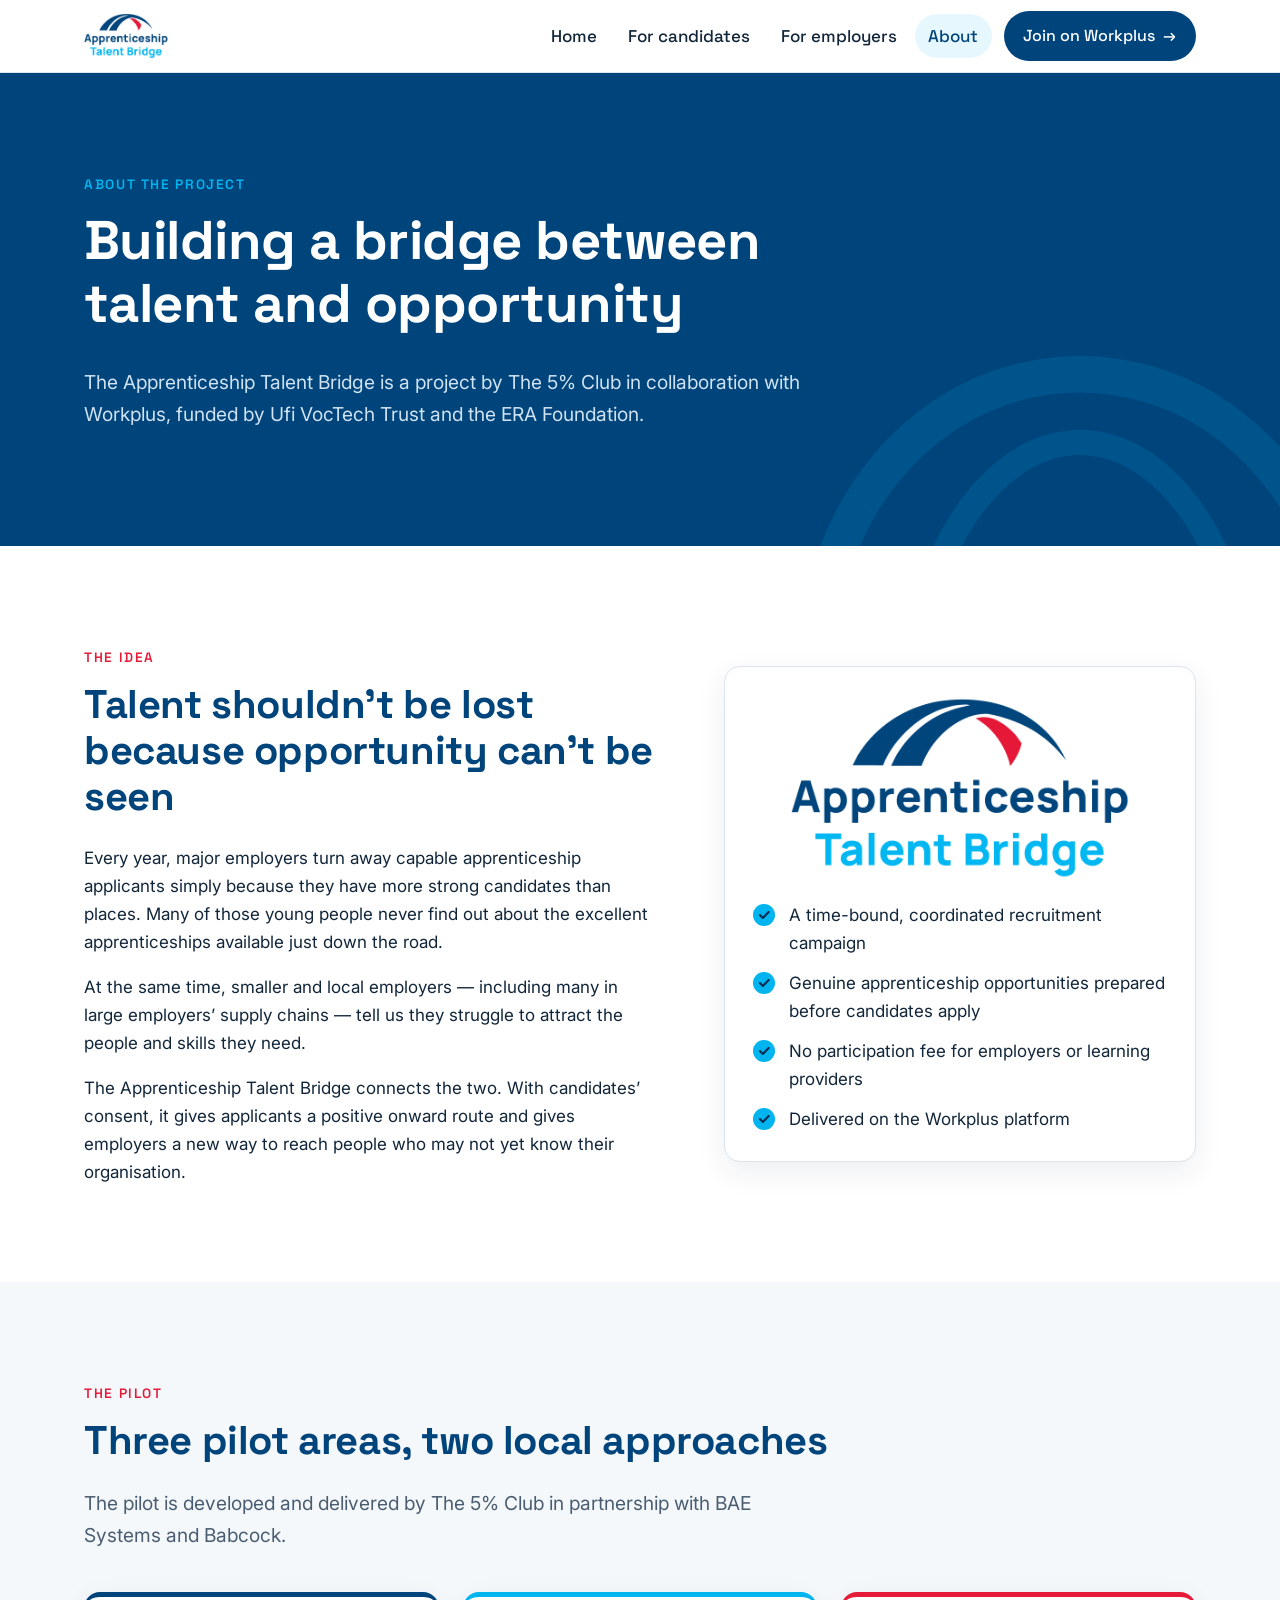
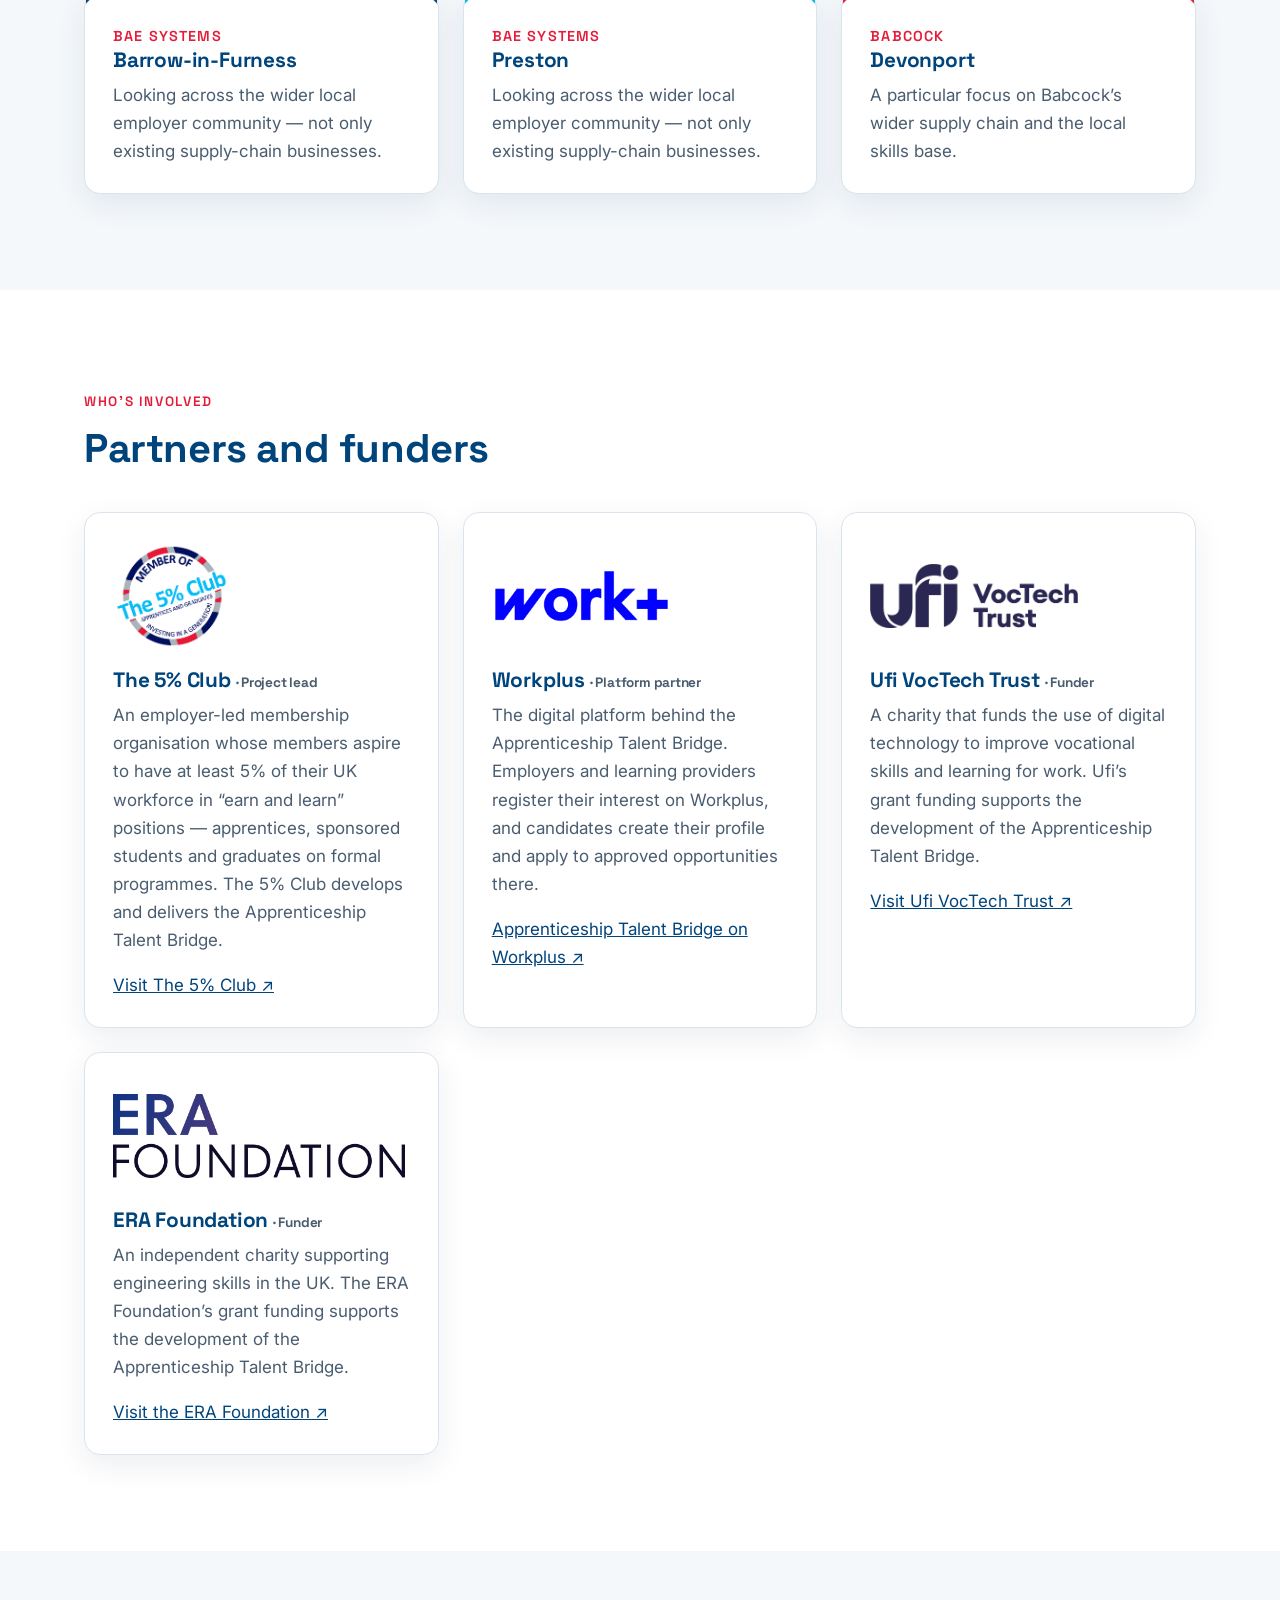
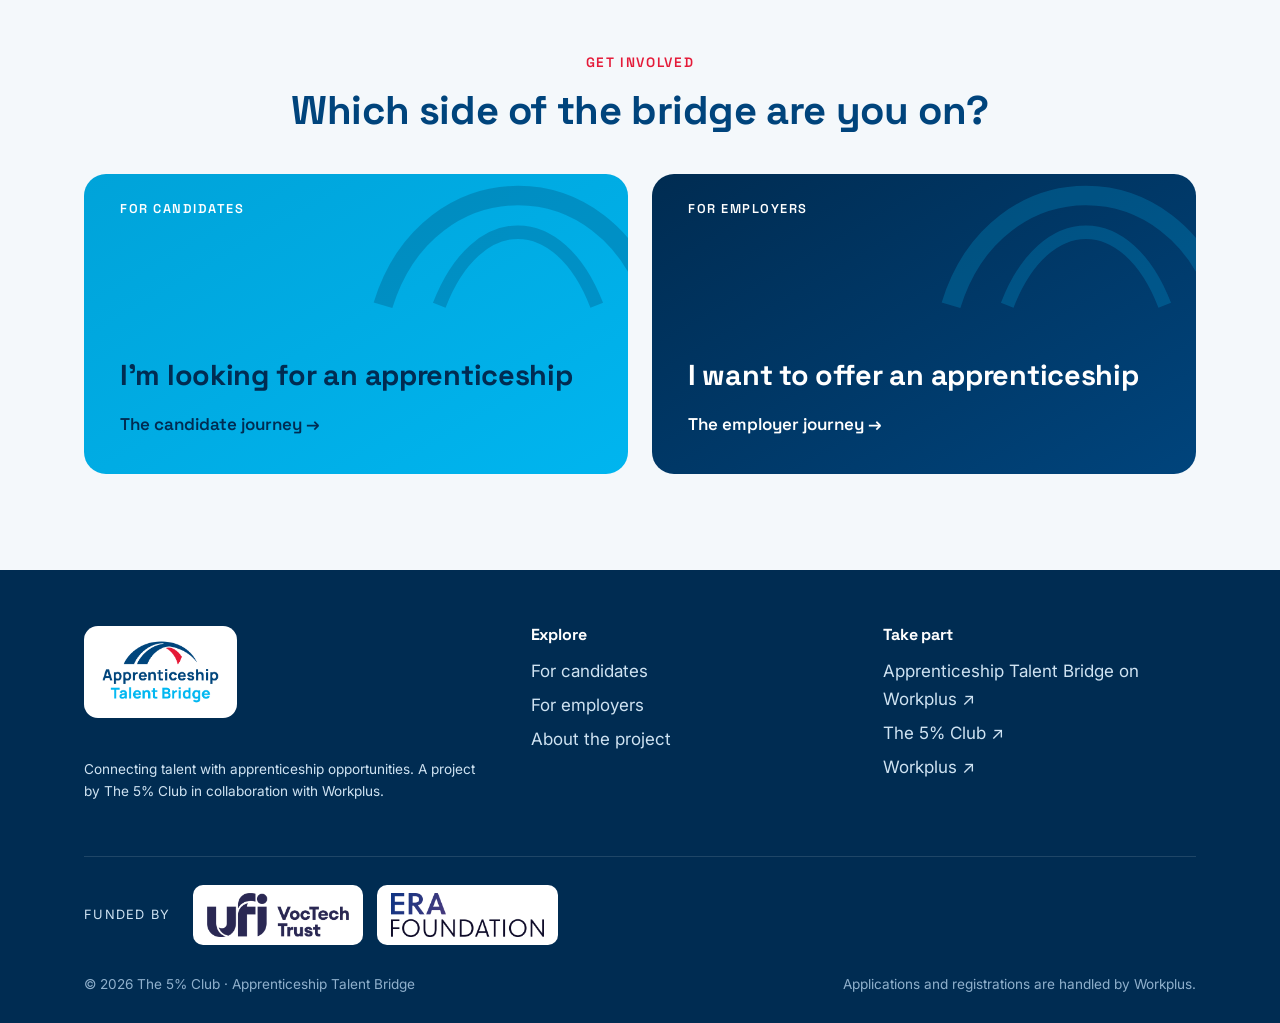
==== about.html @ cb05fc63 "Update Apprenticeship Talent Bridge website" ====
<!doctype html>
<html lang="en-GB">
<head>
  <meta charset="utf-8">
  <meta name="viewport" content="width=device-width, initial-scale=1">
  <title>About · Apprenticeship Talent Bridge</title>
  <meta name="description" content="About the Apprenticeship Talent Bridge: a project by The 5% Club in collaboration with Workplus, funded by Ufi VocTech Trust and the ERA Foundation.">
  <link rel="icon" href="assets/logos/atb-logo.png">
  <link rel="preconnect" href="https://fonts.googleapis.com">
  <link rel="preconnect" href="https://fonts.gstatic.com" crossorigin>
  <link href="https://fonts.googleapis.com/css2?family=Inter:wght@400;500;600&family=Space+Grotesk:wght@500;600;700&display=swap" rel="stylesheet">
  <link rel="stylesheet" href="css/styles.css">
</head>
<body>
  <a class="skip-link" href="#main">Skip to content</a>

  <header class="site-header">
    <div class="container">
      <a class="brand" href="index.html" aria-label="Apprenticeship Talent Bridge home">
        <img src="assets/logos/atb-logo.png" alt="Apprenticeship Talent Bridge">
      </a>
      <button class="menu-toggle" aria-expanded="false" aria-controls="site-nav" aria-label="Open menu">
        <svg width="24" height="24" viewBox="0 0 24 24" fill="none" stroke="currentColor" stroke-width="2.5" stroke-linecap="round"><path d="M4 7h16M4 12h16M4 17h16"/></svg>
      </button>
      <nav class="nav" id="site-nav" aria-label="Main">
        <a href="index.html">Home</a>
        <a href="candidates.html">For candidates</a>
        <a href="employers.html">For employers</a>
        <a href="about.html" aria-current="page">About</a>
        <a class="btn btn-primary" href="https://campaigns.workplus.app/atb" target="_blank" rel="noopener">Join on Workplus <span class="arrow" aria-hidden="true">→</span></a>
      </nav>
    </div>
  </header>

  <main id="main">
    <section class="hero-page">
      <svg class="arch" viewBox="0 0 400 220" aria-hidden="true" style="color:#00b5ef"><path d="M20 215C80 20 320 20 380 215" fill="none" stroke="currentColor" stroke-width="26"/><path d="M95 215C145 85 255 85 305 215" fill="none" stroke="currentColor" stroke-width="18"/></svg>
      <div class="container">
        <span class="eyebrow">About the project</span>
        <h1>Building a bridge between talent and opportunity</h1>
        <p class="lead">The Apprenticeship Talent Bridge is a project by The 5% Club in collaboration with Workplus, funded by Ufi VocTech Trust and the ERA Foundation.</p>
      </div>
    </section>

    <section class="section">
      <div class="container split">
        <div data-reveal>
          <span class="eyebrow">The idea</span>
          <h2>Talent shouldn’t be lost because opportunity can’t be seen</h2>
          <p>Every year, major employers turn away capable apprenticeship applicants simply because they have more strong candidates than places. Many of those young people never find out about the excellent apprenticeships available just down the road.</p>
          <p>At the same time, smaller and local employers — including many in large employers’ supply chains — tell us they struggle to attract the people and skills they need.</p>
          <p class="mb-0">The Apprenticeship Talent Bridge connects the two. With candidates’ consent, it gives applicants a positive onward route and gives employers a new way to reach people who may not yet know their organisation.</p>
        </div>
        <div class="card" data-reveal>
          <img src="assets/logos/atb-logo.png" alt="Apprenticeship Talent Bridge" style="margin:0 auto 20px;max-width:340px">
          <ul class="checklist">
            <li>A time-bound, coordinated recruitment campaign</li>
            <li>Genuine apprenticeship opportunities prepared before candidates apply</li>
            <li>No participation fee for employers or learning providers</li>
            <li>Delivered on the Workplus platform</li>
          </ul>
        </div>
      </div>
    </section>

    <section class="section alt">
      <div class="container">
        <div class="section-head" data-reveal>
          <span class="eyebrow">The pilot</span>
          <h2>Three pilot areas, two local approaches</h2>
          <p class="lead">The pilot is developed and delivered by The 5% Club in partnership with BAE Systems and Babcock.</p>
        </div>
        <div class="grid grid-3">
          <div class="card area" data-reveal>
            <div class="who">BAE Systems</div>
            <h3>Barrow-in-Furness</h3>
            <p class="muted">Looking across the wider local employer community — not only existing supply-chain businesses.</p>
          </div>
          <div class="card area sky" data-reveal>
            <div class="who">BAE Systems</div>
            <h3>Preston</h3>
            <p class="muted">Looking across the wider local employer community — not only existing supply-chain businesses.</p>
          </div>
          <div class="card area red" data-reveal>
            <div class="who">Babcock</div>
            <h3>Devonport</h3>
            <p class="muted">A particular focus on Babcock’s wider supply chain and the local skills base.</p>
          </div>
        </div>
      </div>
    </section>

    <section class="section">
      <div class="container">
        <div class="section-head" data-reveal>
          <span class="eyebrow">Who’s involved</span>
          <h2>Partners and funders</h2>
        </div>
        <div class="grid grid-2">
          <div class="card" data-reveal>
            <img src="assets/logos/5percent-club.png" alt="The 5% Club" style="height:110px;width:auto;margin-bottom:18px">
            <h3>The 5% Club <span class="muted small">· Project lead</span></h3>
            <p class="muted">An employer-led membership organisation whose members aspire to have at least 5% of their UK workforce in “earn and learn” positions — apprentices, sponsored students and graduates on formal programmes. The 5% Club develops and delivers the Apprenticeship Talent Bridge.</p>
            <a href="https://www.5percentclub.org.uk/" target="_blank" rel="noopener">Visit The 5% Club ↗</a>
          </div>
          <div class="card" data-reveal>
            <img src="assets/logos/workplus.webp" alt="Workplus" style="height:56px;width:auto;margin:27px 0 45px">
            <h3>Workplus <span class="muted small">· Platform partner</span></h3>
            <p class="muted">The digital platform behind the Apprenticeship Talent Bridge. Employers and learning providers register their interest on Workplus, and candidates create their profile and apply to approved opportunities there.</p>
            <a href="https://campaigns.workplus.app/atb" target="_blank" rel="noopener">Apprenticeship Talent Bridge on Workplus ↗</a>
          </div>
          <div class="card" data-reveal>
            <img src="assets/logos/ufi-voctech-trust.png" alt="Ufi VocTech Trust" style="height:64px;width:auto;margin:23px 0 41px">
            <h3>Ufi VocTech Trust <span class="muted small">· Funder</span></h3>
            <p class="muted">A charity that funds the use of digital technology to improve vocational skills and learning for work. Ufi’s grant funding supports the development of the Apprenticeship Talent Bridge.</p>
            <a href="https://www.ufi.co.uk/" target="_blank" rel="noopener">Visit Ufi VocTech Trust ↗</a>
          </div>
          <div class="card" data-reveal>
            <img src="assets/logos/era-foundation.svg" alt="ERA Foundation" style="height:84px;width:auto;margin:13px 0 31px">
            <h3>ERA Foundation <span class="muted small">· Funder</span></h3>
            <p class="muted">An independent charity supporting engineering skills in the UK. The ERA Foundation’s grant funding supports the development of the Apprenticeship Talent Bridge.</p>
            <a href="https://www.erafoundation.org/" target="_blank" rel="noopener">Visit the ERA Foundation ↗</a>
          </div>
        </div>
      </div>
    </section>

    <section class="section alt">
      <div class="container">
        <div class="section-head center" data-reveal>
          <span class="eyebrow">Get involved</span>
          <h2>Which side of the bridge are you on?</h2>
        </div>
        <div class="doors">
          <a class="door candidate" href="candidates.html" data-reveal>
            <span class="tag">For candidates</span>
            <svg class="arch" viewBox="0 0 400 220" aria-hidden="true" style="color:#002c52"><path d="M20 215C80 20 320 20 380 215" fill="none" stroke="currentColor" stroke-width="26"/><path d="M95 215C145 85 255 85 305 215" fill="none" stroke="currentColor" stroke-width="18"/></svg>
            <h3>I’m looking for an apprenticeship</h3>
            <span class="door-link">The candidate journey →</span>
          </a>
          <a class="door employer" href="employers.html" data-reveal>
            <span class="tag">For employers</span>
            <svg class="arch" viewBox="0 0 400 220" aria-hidden="true" style="color:#00b5ef"><path d="M20 215C80 20 320 20 380 215" fill="none" stroke="currentColor" stroke-width="26"/><path d="M95 215C145 85 255 85 305 215" fill="none" stroke="currentColor" stroke-width="18"/></svg>
            <h3>I want to offer an apprenticeship</h3>
            <span class="door-link">The employer journey →</span>
          </a>
        </div>
      </div>
    </section>
  </main>

  <footer class="site-footer">
    <div class="container">
      <div class="footer-top">
        <div>
          <a class="footer-logo" href="index.html"><img src="assets/logos/atb-logo.png" alt="Apprenticeship Talent Bridge"></a>
          <p class="mt-2 small">Connecting talent with apprenticeship opportunities. A project by The 5% Club in collaboration with Workplus.</p>
        </div>
        <div>
          <h4>Explore</h4>
          <ul>
            <li><a href="candidates.html">For candidates</a></li>
            <li><a href="employers.html">For employers</a></li>
            <li><a href="about.html">About the project</a></li>
          </ul>
        </div>
        <div>
          <h4>Take part</h4>
          <ul>
            <li><a href="https://campaigns.workplus.app/atb" target="_blank" rel="noopener">Apprenticeship Talent Bridge on Workplus ↗</a></li>
            <li><a href="https://www.5percentclub.org.uk/" target="_blank" rel="noopener">The 5% Club ↗</a></li>
            <li><a href="https://www.workplus.app/" target="_blank" rel="noopener">Workplus ↗</a></li>
          </ul>
        </div>
      </div>
      <div class="footer-logos">
        <span class="label">Funded by</span>
        <span class="logo-chip"><img src="assets/logos/ufi-voctech-trust.png" alt="Ufi VocTech Trust"></span>
        <span class="logo-chip"><img src="assets/logos/era-foundation.svg" alt="ERA Foundation"></span>
      </div>
      <div class="footer-bottom">
        <span>© <span id="year">2026</span> The 5% Club · Apprenticeship Talent Bridge</span>
        <span>Applications and registrations are handled by Workplus.</span>
      </div>
    </div>
  </footer>
  <script src="js/main.js"></script>
</body>
</html>
---- css/styles.css ----
/* =========================================================
   Apprenticeship Talent Bridge — site styles
   Brand colours taken from the ATB logo
   ========================================================= */
:root {
  --navy: #00447c;
  --navy-deep: #002c52;
  --sky: #00b5ef;
  --sky-soft: #e6f7fd;
  --red: #e41b39;
  --ink: #12263a;
  --muted: #4a5d70;
  --line: #dbe4ec;
  --bg: #ffffff;
  --bg-alt: #f4f8fb;
  --radius: 16px;
  --shadow: 0 10px 30px rgba(0, 44, 82, 0.08);
  --max: 1160px;
  --font-head: "Space Grotesk", system-ui, sans-serif;
  --font-body: "Inter", system-ui, -apple-system, "Segoe UI", sans-serif;
}

*, *::before, *::after { box-sizing: border-box; }
html { scroll-behavior: smooth; }
body {
  margin: 0;
  font-family: var(--font-body);
  font-size: 1.0625rem;
  line-height: 1.65;
  color: var(--ink);
  background: var(--bg);
  -webkit-font-smoothing: antialiased;
}
img { max-width: 100%; height: auto; display: block; }
a { color: var(--navy); }
a:hover { color: var(--sky); }
:focus-visible { outline: 3px solid var(--sky); outline-offset: 3px; border-radius: 4px; }

h1, h2, h3, h4 {
  font-family: var(--font-head);
  color: var(--navy);
  line-height: 1.15;
  margin: 0 0 .6em;
  letter-spacing: -0.01em;
}
h1 { font-size: clamp(2.2rem, 5vw, 3.4rem); }
h2 { font-size: clamp(1.8rem, 3.5vw, 2.5rem); }
h3 { font-size: 1.3rem; }
p { margin: 0 0 1em; }

.container { width: 100%; max-width: var(--max); margin: 0 auto; padding: 0 24px; }
.skip-link {
  position: absolute; left: -999px; top: 8px; background: var(--navy); color: #fff;
  padding: 8px 14px; border-radius: 8px; z-index: 100;
}
.skip-link:focus { left: 8px; color: #fff; }

.eyebrow {
  display: inline-block;
  font-family: var(--font-head);
  font-weight: 600;
  font-size: .85rem;
  text-transform: uppercase;
  letter-spacing: .12em;
  color: var(--red);
  margin-bottom: .8rem;
}
.lead { font-size: 1.2rem; color: var(--muted); max-width: 46rem; }
.muted { color: var(--muted); }
.small { font-size: .85rem; }

/* ---------- Buttons ---------- */
.btn {
  display: inline-flex; align-items: center; gap: .5rem;
  font-family: var(--font-head); font-weight: 600; font-size: 1rem;
  padding: .85rem 1.4rem; border-radius: 999px; text-decoration: none;
  border: 2px solid transparent; transition: transform .15s, background .15s, color .15s;
  cursor: pointer;
}
.btn:hover { transform: translateY(-2px); }
.btn-primary { background: var(--navy); color: #fff; }
.btn-primary:hover { background: var(--navy-deep); color: #fff; }
.btn-sky { background: var(--sky); color: var(--navy-deep); }
.btn-sky:hover { background: #fff; color: var(--navy); }
.btn-outline { border-color: var(--navy); color: var(--navy); background: transparent; }
.btn-outline:hover { background: var(--navy); color: #fff; }
.btn-light { border-color: #fff; color: #fff; }
.btn-light:hover { background: #fff; color: var(--navy); }
.btn .arrow { transition: transform .15s; }
.btn:hover .arrow { transform: translateX(3px); }
.btn-row { display: flex; flex-wrap: wrap; gap: 12px; }

/* ---------- Header ---------- */
.site-header {
  position: sticky; top: 0; z-index: 50;
  background: rgba(255,255,255,.95);
  backdrop-filter: blur(8px);
  border-bottom: 1px solid var(--line);
}
.site-header .container { display: flex; align-items: center; justify-content: space-between; gap: 16px; min-height: 72px; }
.brand img { height: 46px; width: auto; }
.nav { display: flex; align-items: center; gap: 4px; }
.nav a {
  font-family: var(--font-head); font-weight: 500; text-decoration: none; color: var(--ink);
  padding: .5rem .85rem; border-radius: 999px;
}
.nav a:hover { color: var(--navy); background: var(--bg-alt); }
.nav a[aria-current="page"] { color: var(--navy); background: var(--sky-soft); }
.nav .btn { margin-left: 8px; padding: .6rem 1.1rem; }
.nav .btn-primary, .nav .btn-primary:hover { color: #fff; background: var(--navy); }
.menu-toggle {
  display: none; background: none; border: 2px solid var(--line); border-radius: 10px;
  padding: 8px 10px; cursor: pointer; color: var(--navy);
}
.menu-toggle svg { display: block; }

@media (max-width: 860px) {
  .menu-toggle { display: block; }
  .nav {
    position: absolute; top: 100%; left: 0; right: 0;
    flex-direction: column; align-items: stretch; gap: 0;
    background: #fff; border-bottom: 1px solid var(--line);
    padding: 8px 16px 16px; display: none;
  }
  .nav.open { display: flex; }
  .nav a { padding: .8rem 1rem; border-radius: 10px; }
  .nav .btn { margin: 8px 0 0; justify-content: center; }
}

/* ---------- Home hero (dominant logo) ---------- */
.hero-home {
  position: relative; overflow: hidden;
  padding: clamp(48px, 8vw, 96px) 0 clamp(56px, 8vw, 104px);
  text-align: center;
  background:
    radial-gradient(1200px 500px at 50% -10%, var(--sky-soft), transparent 70%),
    #fff;
}
.hero-logo {
  width: min(760px, 92%);
  margin: 0 auto clamp(28px, 4vw, 44px);
  animation: rise .9s ease-out both;
}
.hero-tagline {
  font-family: var(--font-head); font-weight: 600; color: var(--navy);
  font-size: clamp(1.5rem, 3.2vw, 2.25rem); line-height: 1.25; margin: 0 auto .7rem; max-width: 40rem;
}
.hero-tagline span { color: var(--sky); }
.hero-home .lead { margin: 0 auto 2rem; }
.hero-home .btn-row { justify-content: center; }
.hero-credit { margin-top: 2.2rem; color: var(--muted); font-size: .95rem; }
.hero-credit strong { color: var(--navy); }
@keyframes rise { from { opacity: 0; transform: translateY(18px); } to { opacity: 1; transform: none; } }
@media (prefers-reduced-motion: reduce) { .hero-logo { animation: none; } html { scroll-behavior: auto; } }

/* ---------- Inner page hero ---------- */
.hero-page {
  background: var(--navy);
  color: #fff;
  padding: clamp(56px, 8vw, 96px) 0;
  position: relative; overflow: hidden;
}
.hero-page h1 { color: #fff; max-width: 46rem; }
.hero-page .lead { color: #cfe3f2; }
.hero-page .eyebrow { color: var(--sky); }
.hero-page .arch {
  position: absolute; right: -80px; bottom: -40px; width: 560px; opacity: .14; pointer-events: none;
}
.hero-page.sky { background: linear-gradient(135deg, var(--navy) 0%, #00609f 100%); }

/* ---------- Sections ---------- */
.section { padding: clamp(56px, 8vw, 96px) 0; }
.section.alt { background: var(--bg-alt); }
.section.navy { background: var(--navy); color: #fff; }
.section.navy h2, .section.navy h3 { color: #fff; }
.section.navy .lead, .section.navy .muted { color: #cfe3f2; }
.section-head { max-width: 48rem; margin-bottom: 2.5rem; }
.section-head.center { text-align: center; margin-left: auto; margin-right: auto; }
.section-head.center .lead { margin-left: auto; margin-right: auto; }

.grid { display: grid; gap: 24px; }
.grid-2 { grid-template-columns: repeat(auto-fit, minmax(300px, 1fr)); }
.grid-3 { grid-template-columns: repeat(auto-fit, minmax(260px, 1fr)); }
.split { display: grid; grid-template-columns: 1.1fr .9fr; gap: clamp(32px, 5vw, 64px); align-items: center; }
@media (max-width: 860px) { .split { grid-template-columns: 1fr; } }

/* ---------- Cards ---------- */
.card {
  background: #fff; border: 1px solid var(--line); border-radius: var(--radius);
  padding: 28px; box-shadow: var(--shadow);
}
.card h3 { margin-bottom: .4em; }
.card p:last-child { margin-bottom: 0; }
.icon {
  width: 48px; height: 48px; border-radius: 12px; display: grid; place-items: center;
  background: var(--sky-soft); color: var(--navy); margin-bottom: 16px;
}
.icon.red { background: #fde8eb; color: var(--red); }

/* Audience doors on home */
.doors { display: grid; grid-template-columns: 1fr 1fr; gap: 24px; }
@media (max-width: 760px) { .doors { grid-template-columns: 1fr; } }
.door {
  position: relative; overflow: hidden; border-radius: 22px; padding: 72px 36px 36px;
  text-decoration: none; color: #fff; min-height: 300px;
  display: flex; flex-direction: column; justify-content: flex-end;
  transition: transform .2s, box-shadow .2s;
}
.door:hover { transform: translateY(-4px); box-shadow: 0 18px 40px rgba(0,44,82,.2); color: #fff; }
.door.candidate { background: linear-gradient(150deg, #00a3d9, var(--sky)); }
.door.candidate h3, .door.candidate p, .door.candidate .door-link { color: var(--navy-deep); }
.door.employer { background: linear-gradient(150deg, var(--navy-deep), var(--navy)); }
.door h3 { color: inherit; font-size: 1.8rem; }
.door p { opacity: .92; }
.door-link { font-family: var(--font-head); font-weight: 600; }
.door .arch { position: absolute; top: -30px; right: -40px; width: 300px; opacity: .22; }
.door .tag {
  position: absolute; top: 24px; left: 36px;
  font-family: var(--font-head); font-size: .8rem; letter-spacing: .12em; text-transform: uppercase; font-weight: 600;
}

/* ---------- Stats ---------- */
.stats { display: grid; grid-template-columns: repeat(3, 1fr); gap: 24px; }
@media (max-width: 760px) { .stats { grid-template-columns: 1fr; } }
.stat { border-top: 4px solid var(--sky); padding-top: 18px; }
.stat:nth-child(2) { border-color: var(--red); }
.stat:nth-child(3) { border-color: #fff; }
.stat-num { font-family: var(--font-head); font-weight: 700; font-size: clamp(2.6rem, 6vw, 3.6rem); line-height: 1; color: #fff; }
.stat p { color: #cfe3f2; margin: .5rem 0 0; }
.source { margin-top: 2rem; font-size: .85rem; color: #9fc1dc; }

/* ---------- Timeline ---------- */
.timeline { display: grid; grid-template-columns: repeat(3, 1fr); gap: 0; position: relative; }
.timeline::before {
  content: ""; position: absolute; top: 22px; left: 8%; right: 8%; height: 4px;
  background: linear-gradient(90deg, var(--navy), var(--sky), var(--red)); border-radius: 4px;
}
.tl-item { text-align: center; padding: 0 16px; position: relative; }
.tl-dot {
  width: 48px; height: 48px; border-radius: 50%; margin: 0 auto 16px; background: #fff;
  border: 4px solid var(--navy); display: grid; place-items: center;
  font-family: var(--font-head); font-weight: 700; color: var(--navy);
}
.tl-item:nth-child(2) .tl-dot { border-color: var(--sky); }
.tl-item:nth-child(3) .tl-dot { border-color: var(--red); }
.tl-when { font-family: var(--font-head); font-weight: 700; color: var(--navy); font-size: 1.25rem; }
.tl-item p { color: var(--muted); max-width: 20rem; margin: .3rem auto 0; }
@media (max-width: 760px) {
  .timeline { grid-template-columns: 1fr; gap: 28px; }
  .timeline::before { top: 0; bottom: 0; left: 23px; right: auto; width: 4px; height: auto; }
  .tl-item { text-align: left; display: grid; grid-template-columns: 48px 1fr; gap: 16px; padding: 0; }
  .tl-dot { margin: 0; }
  .tl-item p { margin: .2rem 0 0; }
}

/* ---------- Steps ---------- */
.steps { list-style: none; padding: 0; margin: 0; display: grid; gap: 18px; counter-reset: step; }
.steps.cols { grid-template-columns: repeat(auto-fit, minmax(300px, 1fr)); }
.step {
  counter-increment: step; position: relative;
  background: #fff; border: 1px solid var(--line); border-radius: var(--radius);
  padding: 24px 24px 24px 84px; box-shadow: var(--shadow);
}
.step::before {
  content: counter(step);
  position: absolute; left: 24px; top: 22px; width: 42px; height: 42px; border-radius: 50%;
  background: var(--navy); color: #fff; display: grid; place-items: center;
  font-family: var(--font-head); font-weight: 700; font-size: 1.1rem;
}
.step.highlight::before { background: var(--red); }
.step h3 { font-size: 1.15rem; margin-bottom: .3em; }
.step p { margin: 0; color: var(--muted); }
.step .when {
  display: inline-block; font-size: .78rem; font-weight: 600; letter-spacing: .04em;
  background: var(--sky-soft); color: var(--navy); padding: 2px 10px; border-radius: 999px; margin-bottom: 6px;
}

/* ---------- Checklist ---------- */
.checklist { list-style: none; padding: 0; margin: 0; display: grid; gap: 12px; }
.checklist li { position: relative; padding-left: 36px; }
.checklist li::before {
  content: ""; position: absolute; left: 0; top: 3px; width: 22px; height: 22px; border-radius: 50%;
  background: var(--sky) url("data:image/svg+xml,%3Csvg xmlns='http://www.w3.org/2000/svg' viewBox='0 0 24 24' fill='none' stroke='%23002c52' stroke-width='3.5' stroke-linecap='round' stroke-linejoin='round'%3E%3Cpath d='M5 12l5 5L20 7'/%3E%3C/svg%3E") center/14px no-repeat;
}

/* ---------- Callout ---------- */
.callout {
  display: flex; gap: 20px; align-items: flex-start;
  background: var(--sky-soft); border-left: 5px solid var(--sky);
  border-radius: 12px; padding: 22px 26px;
}
.callout.red { background: #fdeef0; border-color: var(--red); }
.callout strong { color: var(--navy); }
.callout p:last-child { margin-bottom: 0; }

/* ---------- Pilot areas ---------- */
.area { border-top: 5px solid var(--navy); }
.area.sky { border-top-color: var(--sky); }
.area.red { border-top-color: var(--red); }
.area .who { font-family: var(--font-head); font-weight: 600; color: var(--red); font-size: .9rem; text-transform: uppercase; letter-spacing: .08em; }

/* ---------- FAQ ---------- */
.faq { display: grid; gap: 12px; max-width: 52rem; }
.faq details {
  background: #fff; border: 1px solid var(--line); border-radius: 12px; padding: 0 22px;
}
.faq summary {
  cursor: pointer; list-style: none; padding: 18px 32px 18px 0; position: relative;
  font-family: var(--font-head); font-weight: 600; color: var(--navy); font-size: 1.08rem;
}
.faq summary::-webkit-details-marker { display: none; }
.faq summary::after {
  content: "+"; position: absolute; right: 0; top: 50%; transform: translateY(-50%);
  font-size: 1.6rem; color: var(--sky); font-weight: 400; transition: transform .2s;
}
.faq details[open] summary::after { transform: translateY(-50%) rotate(45deg); }
.faq details > div { padding: 0 0 18px; color: var(--muted); }

/* ---------- CTA band ---------- */
.cta-band {
  position: relative; overflow: hidden;
  background: linear-gradient(120deg, var(--navy-deep), var(--navy) 60%, #00609f);
  color: #fff; border-radius: 26px; padding: clamp(36px, 6vw, 64px);
}
.cta-band h2 { color: #fff; max-width: 34rem; }
.cta-band p { color: #cfe3f2; max-width: 38rem; }
.cta-band .arch { position: absolute; right: -60px; bottom: -60px; width: 460px; opacity: .18; }
.cta-band .wp {
  display: inline-flex; align-items: center; gap: 10px; margin-top: 18px; font-size: .9rem; color: #cfe3f2;
}
.cta-band .wp img { height: 20px; width: auto; background: #fff; padding: 4px 8px; border-radius: 6px; box-sizing: content-box; }

/* ---------- Video ---------- */
.video-section { padding-top: 0; }
.video-frame {
  position: relative; max-width: 960px; margin: 0 auto;
  aspect-ratio: 16 / 9; border-radius: 22px; overflow: hidden;
  background: var(--navy-deep); box-shadow: 0 24px 60px rgba(0, 44, 82, .18);
  border: 6px solid #fff; outline: 1px solid var(--line);
}
.video-frame iframe { position: absolute; inset: 0; width: 100%; height: 100%; border: 0; }

/* ---------- Partners ---------- */
.partners {
  display: grid; grid-template-columns: repeat(4, 1fr); gap: 20px; align-items: stretch;
}
@media (max-width: 860px) { .partners { grid-template-columns: repeat(2, 1fr); } }
.partner {
  background: #fff; border: 1px solid var(--line); border-radius: var(--radius);
  padding: 24px; display: flex; flex-direction: column; align-items: center; justify-content: center; text-align: center; gap: 14px;
  text-decoration: none; color: var(--muted);
}
.partner img { max-height: 84px; width: auto; max-width: 100%; object-fit: contain; }
.partner img.badge { max-height: 130px; margin: -16px 0 -10px; }
.partner .role { font-size: .78rem; text-transform: uppercase; letter-spacing: .1em; font-weight: 600; color: var(--muted); }

/* ---------- Footer ---------- */
.site-footer { background: var(--navy-deep); color: #cfe3f2; padding: 56px 0 28px; margin-top: 0; }
.footer-top { display: grid; grid-template-columns: 1.3fr 1fr 1fr; gap: 40px; }
@media (max-width: 760px) { .footer-top { grid-template-columns: 1fr; } }
.footer-logo { background: #fff; border-radius: 14px; padding: 14px 18px; display: inline-block; }
.footer-logo img { height: 64px; width: auto; }
.site-footer h4 { color: #fff; font-size: 1rem; margin-bottom: .8rem; }
.site-footer ul { list-style: none; padding: 0; margin: 0; display: grid; gap: 6px; }
.site-footer a { color: #cfe3f2; text-decoration: none; }
.site-footer a:hover { color: var(--sky); }
.footer-logos {
  margin-top: 40px; padding-top: 28px; border-top: 1px solid rgba(255,255,255,.12);
  display: flex; flex-wrap: wrap; gap: 14px; align-items: center;
}
.footer-logos .label { font-size: .8rem; text-transform: uppercase; letter-spacing: .1em; margin-right: 8px; }
.footer-logos span.logo-chip {
  background: #fff; border-radius: 10px; padding: 8px 14px; height: 60px; display: inline-flex; align-items: center;
}
.footer-logos img { max-height: 44px; width: auto; }
.footer-bottom { margin-top: 28px; font-size: .85rem; color: #8fb0cc; display: flex; flex-wrap: wrap; justify-content: space-between; gap: 12px; }

/* Utility */
.mt-0 { margin-top: 0; } .mb-0 { margin-bottom: 0; }
.mt-2 { margin-top: 2rem; } .mt-3 { margin-top: 3rem; }
.center { text-align: center; }
.reveal { opacity: 0; transform: translateY(16px); transition: opacity .6s ease, transform .6s ease; }
.reveal.in { opacity: 1; transform: none; }
@media (prefers-reduced-motion: reduce) { .reveal { opacity: 1; transform: none; transition: none; } }
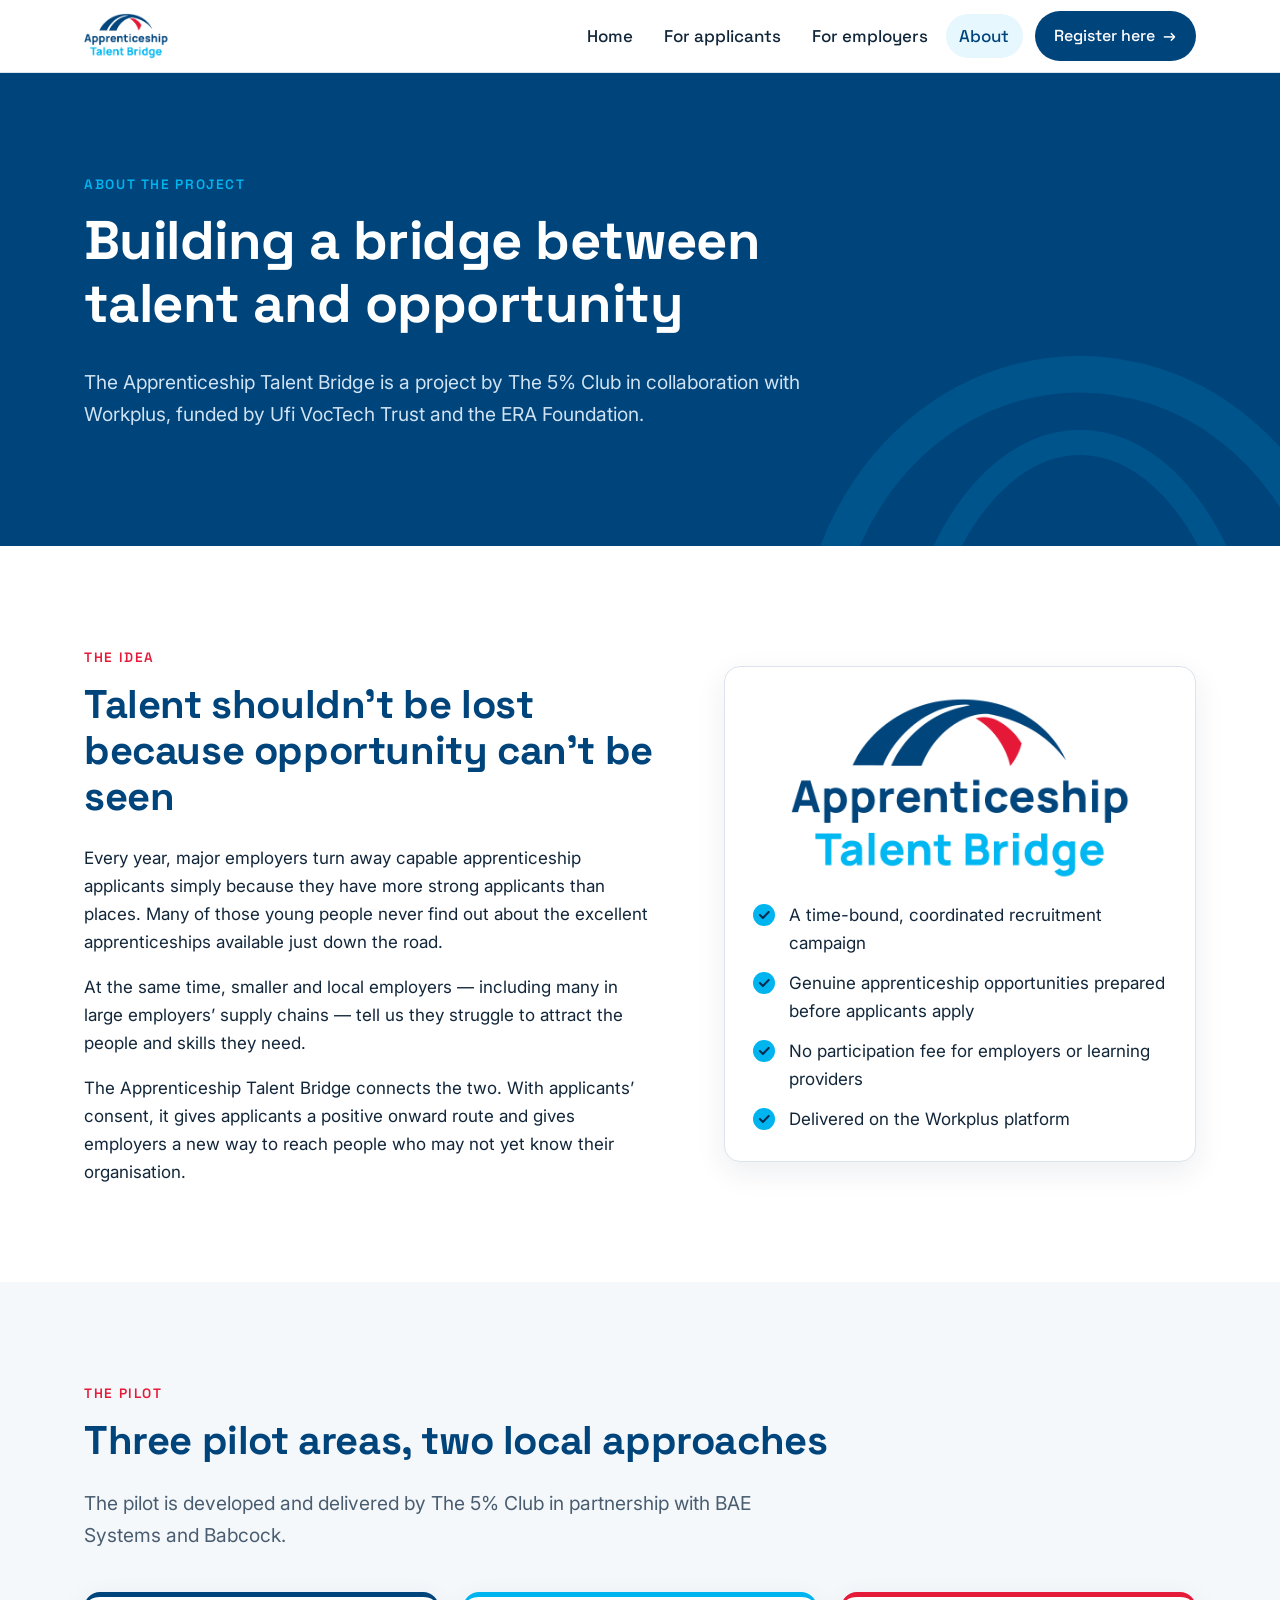
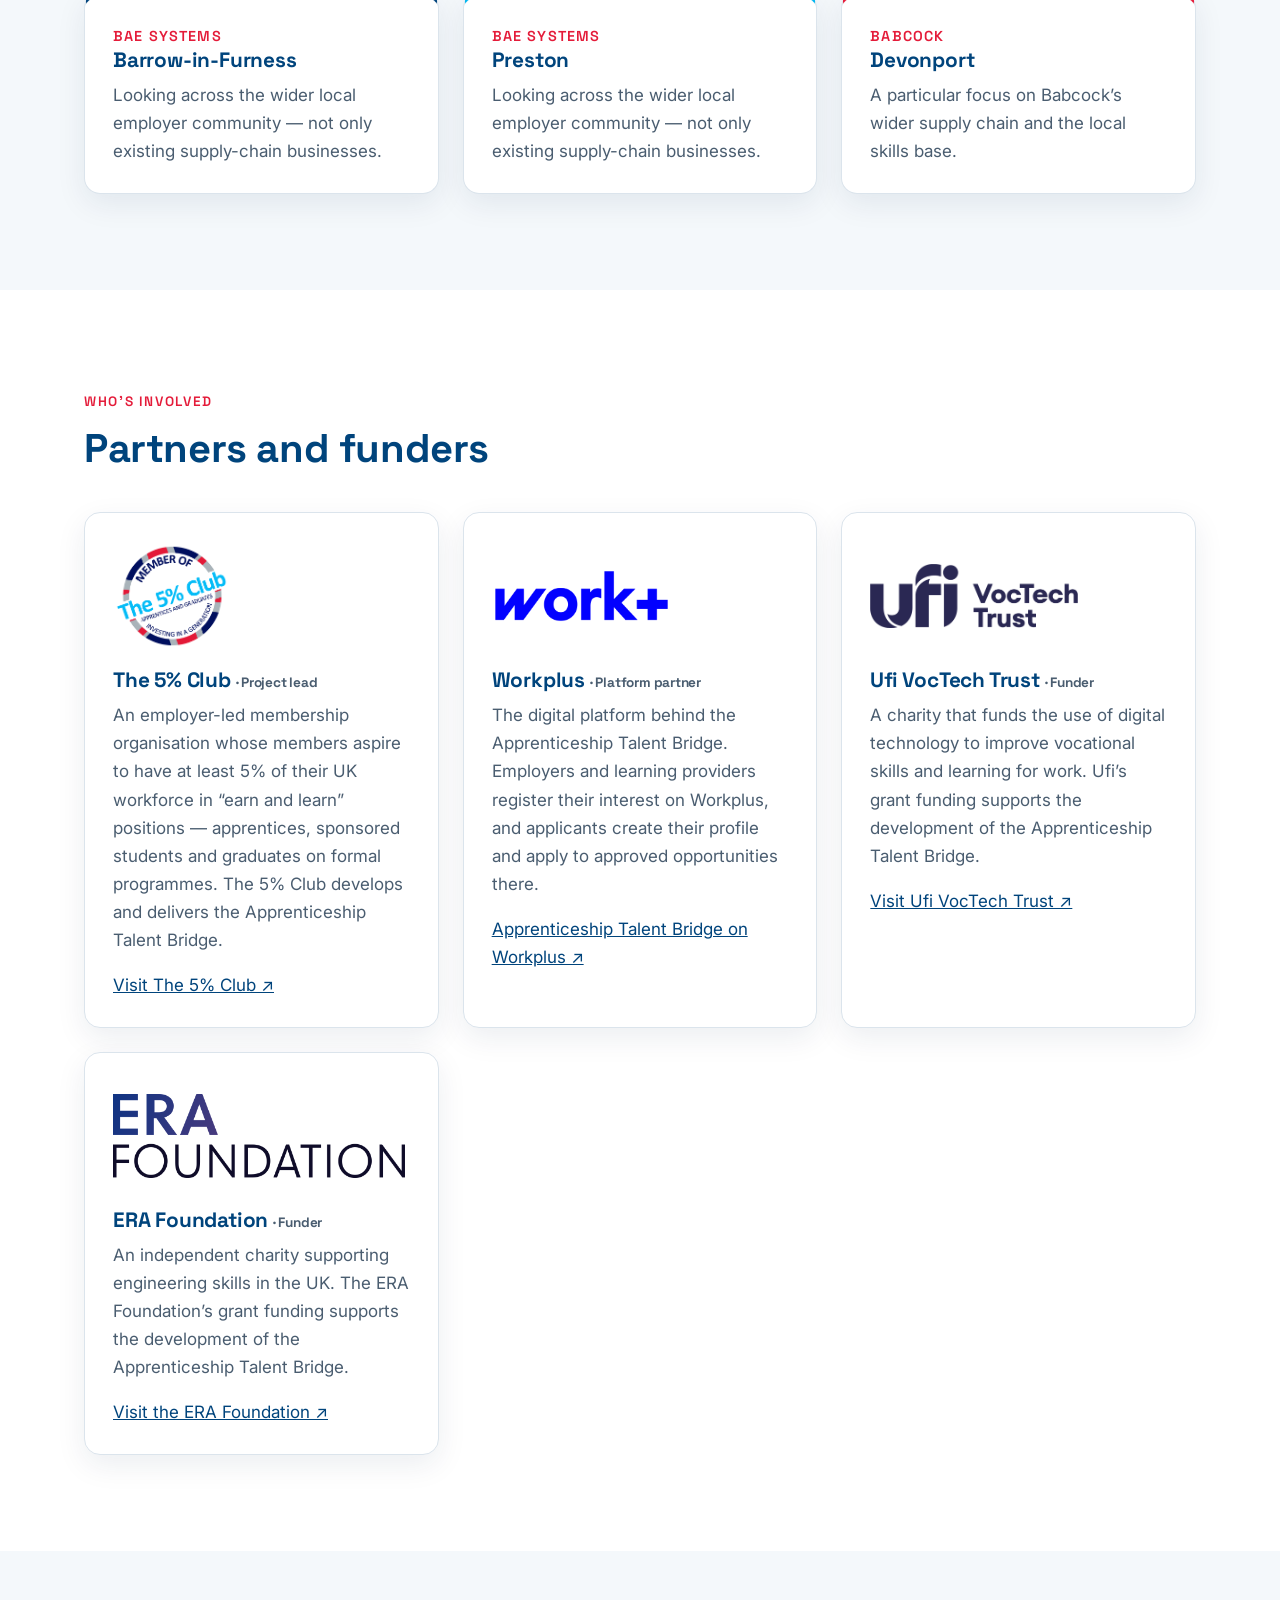
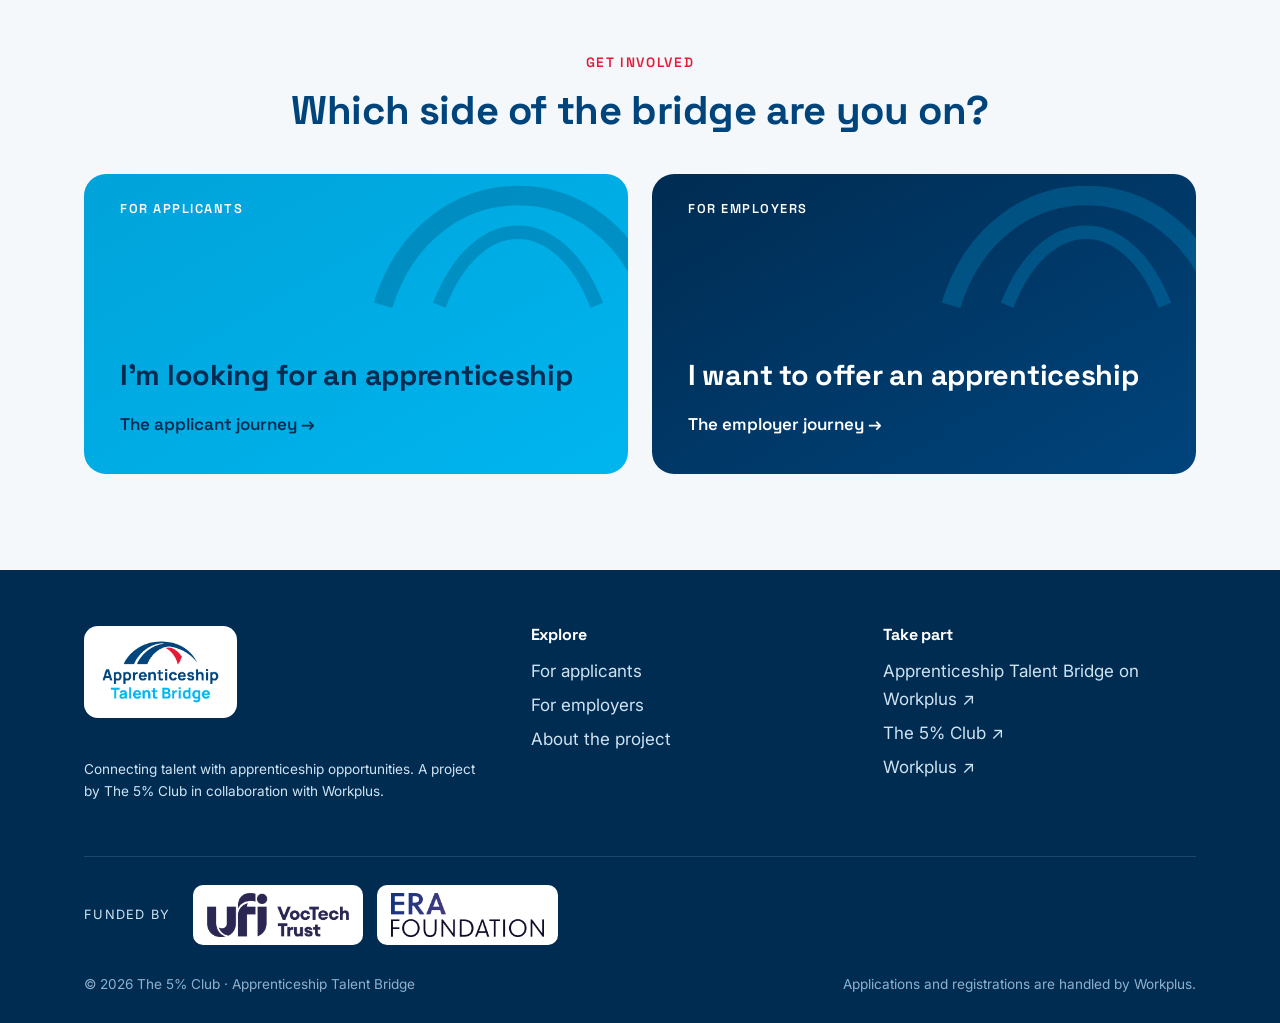
==== commit 3953785f: "Use "applicant" instead of "candidate"; rename header button to "Register here" Co-Authored-By: Clau" ====
--- a/about.html
+++ b/about.html
@@ -24,10 +24,10 @@
       </button>
       <nav class="nav" id="site-nav" aria-label="Main">
         <a href="index.html">Home</a>
-        <a href="candidates.html">For candidates</a>
+        <a href="candidates.html">For applicants</a>
         <a href="employers.html">For employers</a>
         <a href="about.html" aria-current="page">About</a>
-        <a class="btn btn-primary" href="https://campaigns.workplus.app/atb" target="_blank" rel="noopener">Join on Workplus <span class="arrow" aria-hidden="true">→</span></a>
+        <a class="btn btn-primary" href="https://campaigns.workplus.app/atb" target="_blank" rel="noopener">Register here <span class="arrow" aria-hidden="true">→</span></a>
       </nav>
     </div>
   </header>
@@ -47,15 +47,15 @@
         <div data-reveal>
           <span class="eyebrow">The idea</span>
           <h2>Talent shouldn’t be lost because opportunity can’t be seen</h2>
-          <p>Every year, major employers turn away capable apprenticeship applicants simply because they have more strong candidates than places. Many of those young people never find out about the excellent apprenticeships available just down the road.</p>
+          <p>Every year, major employers turn away capable apprenticeship applicants simply because they have more strong applicants than places. Many of those young people never find out about the excellent apprenticeships available just down the road.</p>
           <p>At the same time, smaller and local employers — including many in large employers’ supply chains — tell us they struggle to attract the people and skills they need.</p>
-          <p class="mb-0">The Apprenticeship Talent Bridge connects the two. With candidates’ consent, it gives applicants a positive onward route and gives employers a new way to reach people who may not yet know their organisation.</p>
+          <p class="mb-0">The Apprenticeship Talent Bridge connects the two. With applicants’ consent, it gives applicants a positive onward route and gives employers a new way to reach people who may not yet know their organisation.</p>
         </div>
         <div class="card" data-reveal>
           <img src="assets/logos/atb-logo.png" alt="Apprenticeship Talent Bridge" style="margin:0 auto 20px;max-width:340px">
           <ul class="checklist">
             <li>A time-bound, coordinated recruitment campaign</li>
-            <li>Genuine apprenticeship opportunities prepared before candidates apply</li>
+            <li>Genuine apprenticeship opportunities prepared before applicants apply</li>
             <li>No participation fee for employers or learning providers</li>
             <li>Delivered on the Workplus platform</li>
           </ul>
@@ -106,7 +106,7 @@
           <div class="card" data-reveal>
             <img src="assets/logos/workplus.webp" alt="Workplus" style="height:56px;width:auto;margin:27px 0 45px">
             <h3>Workplus <span class="muted small">· Platform partner</span></h3>
-            <p class="muted">The digital platform behind the Apprenticeship Talent Bridge. Employers and learning providers register their interest on Workplus, and candidates create their profile and apply to approved opportunities there.</p>
+            <p class="muted">The digital platform behind the Apprenticeship Talent Bridge. Employers and learning providers register their interest on Workplus, and applicants create their profile and apply to approved opportunities there.</p>
             <a href="https://campaigns.workplus.app/atb" target="_blank" rel="noopener">Apprenticeship Talent Bridge on Workplus ↗</a>
           </div>
           <div class="card" data-reveal>
@@ -133,10 +133,10 @@
         </div>
         <div class="doors">
           <a class="door candidate" href="candidates.html" data-reveal>
-            <span class="tag">For candidates</span>
+            <span class="tag">For applicants</span>
             <svg class="arch" viewBox="0 0 400 220" aria-hidden="true" style="color:#002c52"><path d="M20 215C80 20 320 20 380 215" fill="none" stroke="currentColor" stroke-width="26"/><path d="M95 215C145 85 255 85 305 215" fill="none" stroke="currentColor" stroke-width="18"/></svg>
             <h3>I’m looking for an apprenticeship</h3>
-            <span class="door-link">The candidate journey →</span>
+            <span class="door-link">The applicant journey →</span>
           </a>
           <a class="door employer" href="employers.html" data-reveal>
             <span class="tag">For employers</span>
@@ -159,7 +159,7 @@
         <div>
           <h4>Explore</h4>
           <ul>
-            <li><a href="candidates.html">For candidates</a></li>
+            <li><a href="candidates.html">For applicants</a></li>
             <li><a href="employers.html">For employers</a></li>
             <li><a href="about.html">About the project</a></li>
           </ul>
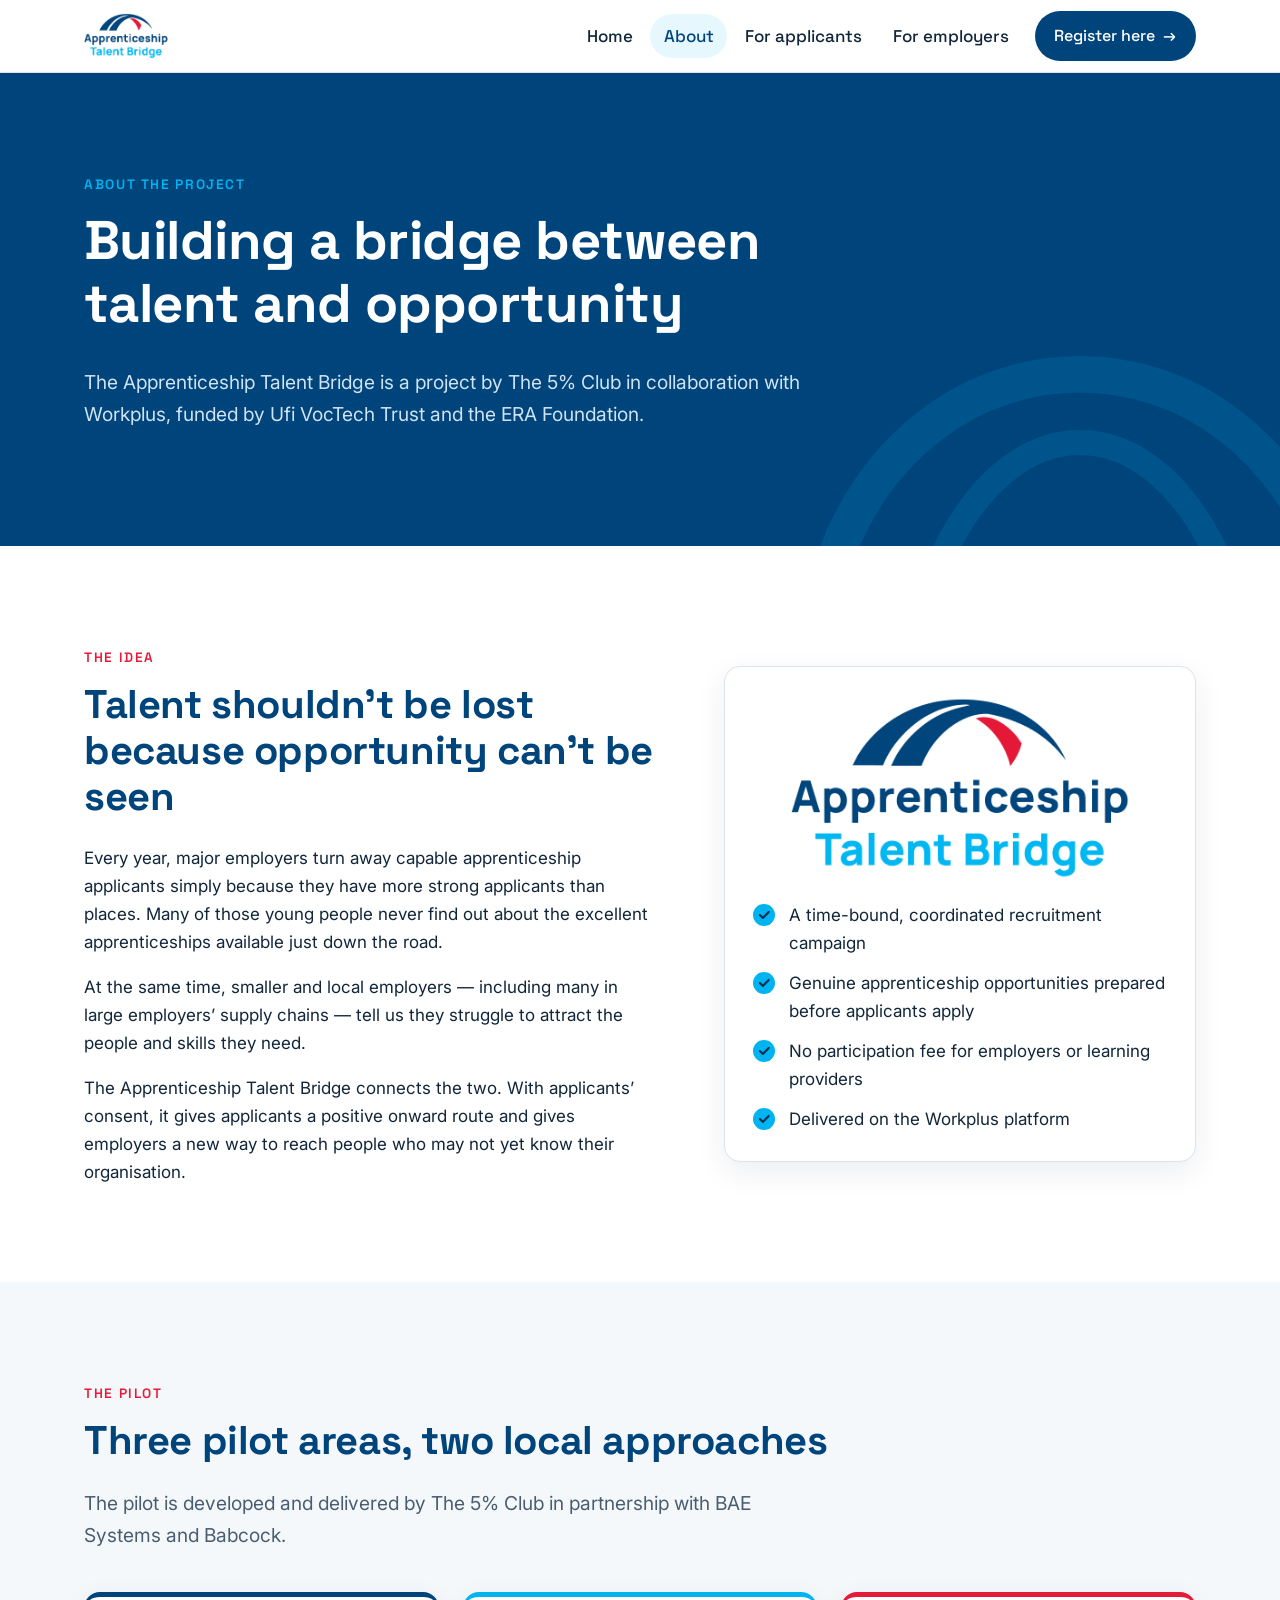
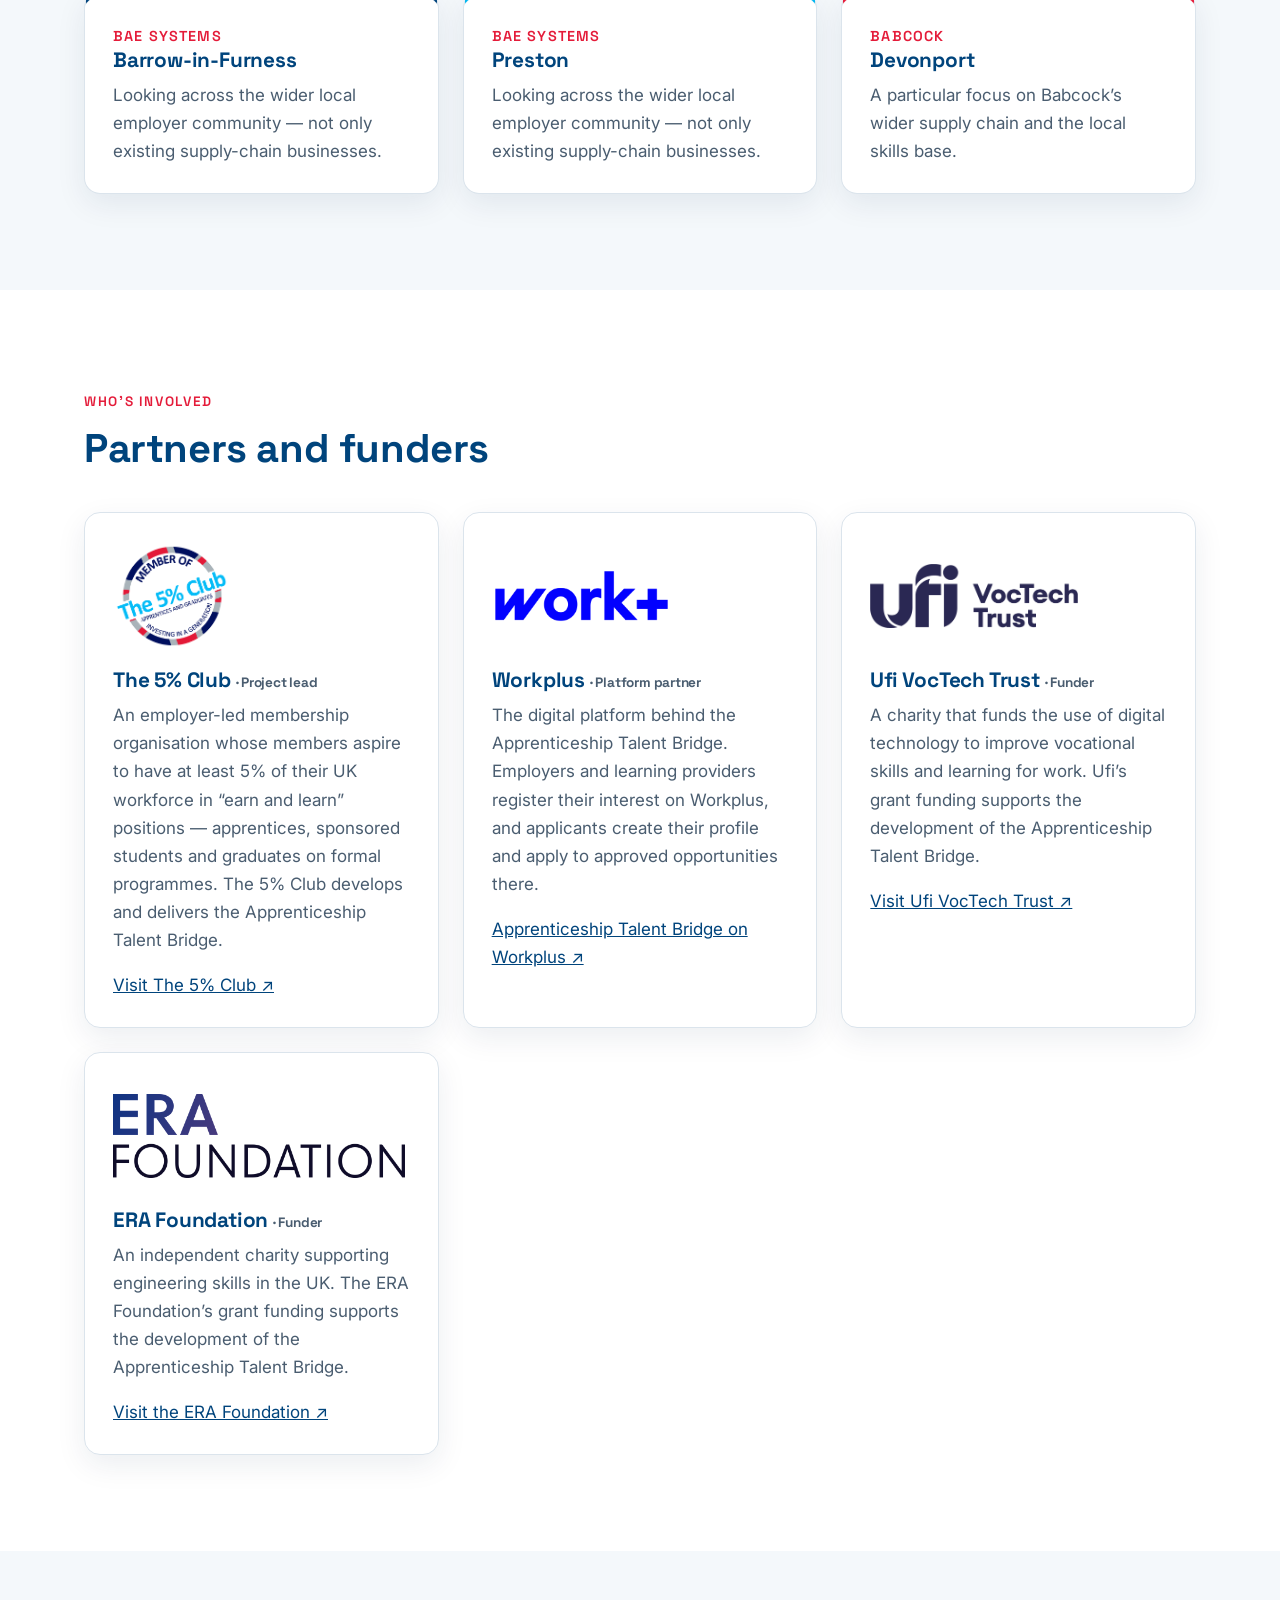
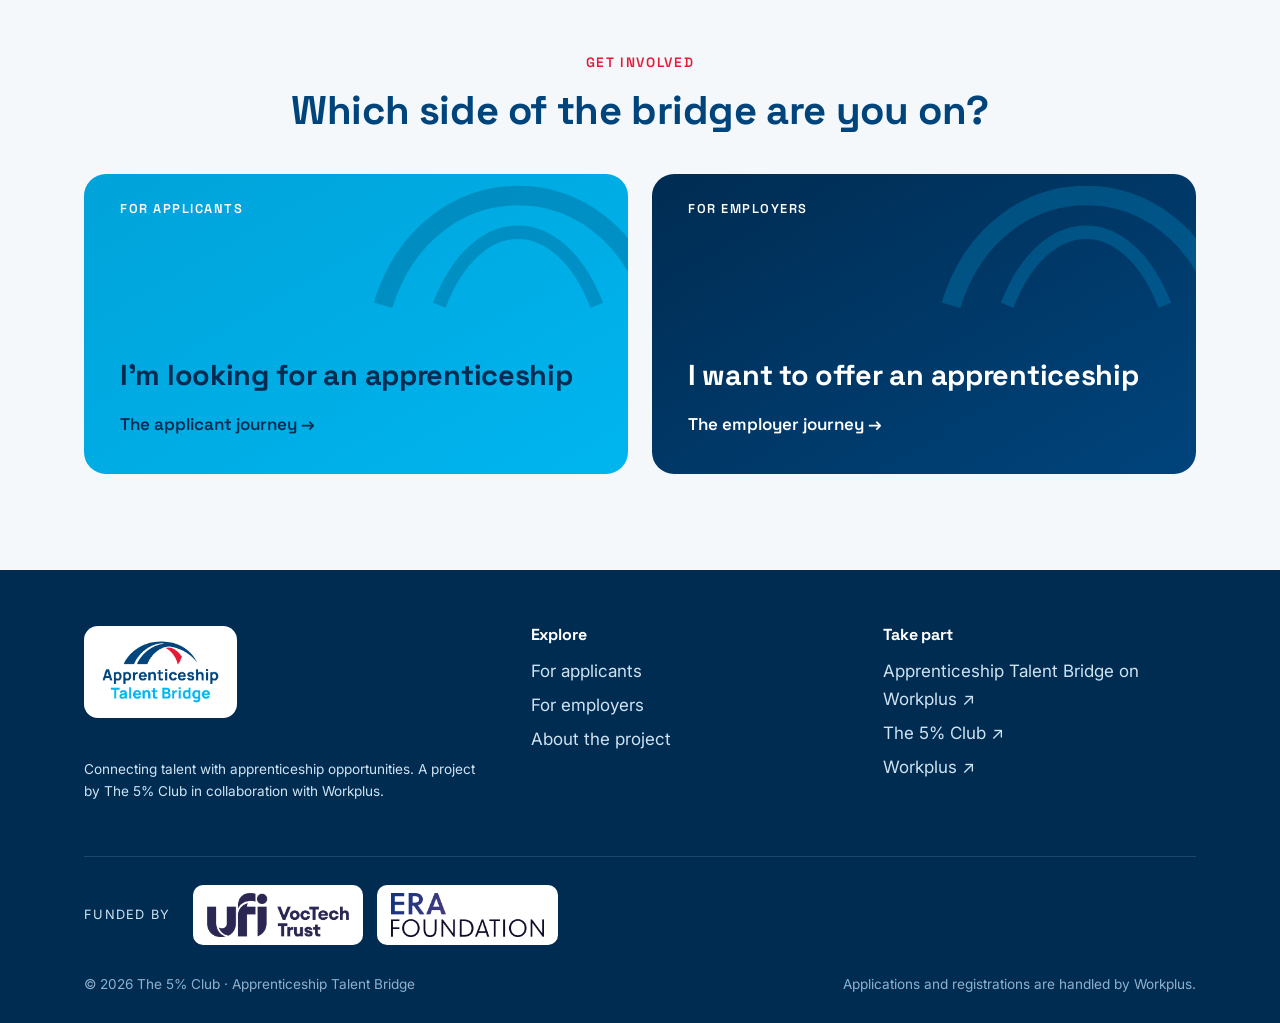
==== commit 2a0cd3da: "Move About next to Home in the header menu Co-Authored-By: Claude Opus 5.5 <noreply@anthropic.com>" ====
--- a/about.html
+++ b/about.html
@@ -24,9 +24,9 @@
       </button>
       <nav class="nav" id="site-nav" aria-label="Main">
         <a href="index.html">Home</a>
-        <a href="candidates.html">For applicants</a>
+        <a href="about.html" aria-current="page">About</a>
+        <a href="applicants.html">For applicants</a>
         <a href="employers.html">For employers</a>
-        <a href="about.html" aria-current="page">About</a>
         <a class="btn btn-primary" href="https://campaigns.workplus.app/atb" target="_blank" rel="noopener">Register here <span class="arrow" aria-hidden="true">→</span></a>
       </nav>
     </div>
@@ -132,7 +132,7 @@
           <h2>Which side of the bridge are you on?</h2>
         </div>
         <div class="doors">
-          <a class="door candidate" href="candidates.html" data-reveal>
+          <a class="door candidate" href="applicants.html" data-reveal>
             <span class="tag">For applicants</span>
             <svg class="arch" viewBox="0 0 400 220" aria-hidden="true" style="color:#002c52"><path d="M20 215C80 20 320 20 380 215" fill="none" stroke="currentColor" stroke-width="26"/><path d="M95 215C145 85 255 85 305 215" fill="none" stroke="currentColor" stroke-width="18"/></svg>
             <h3>I’m looking for an apprenticeship</h3>
@@ -159,7 +159,7 @@
         <div>
           <h4>Explore</h4>
           <ul>
-            <li><a href="candidates.html">For applicants</a></li>
+            <li><a href="applicants.html">For applicants</a></li>
             <li><a href="employers.html">For employers</a></li>
             <li><a href="about.html">About the project</a></li>
           </ul>
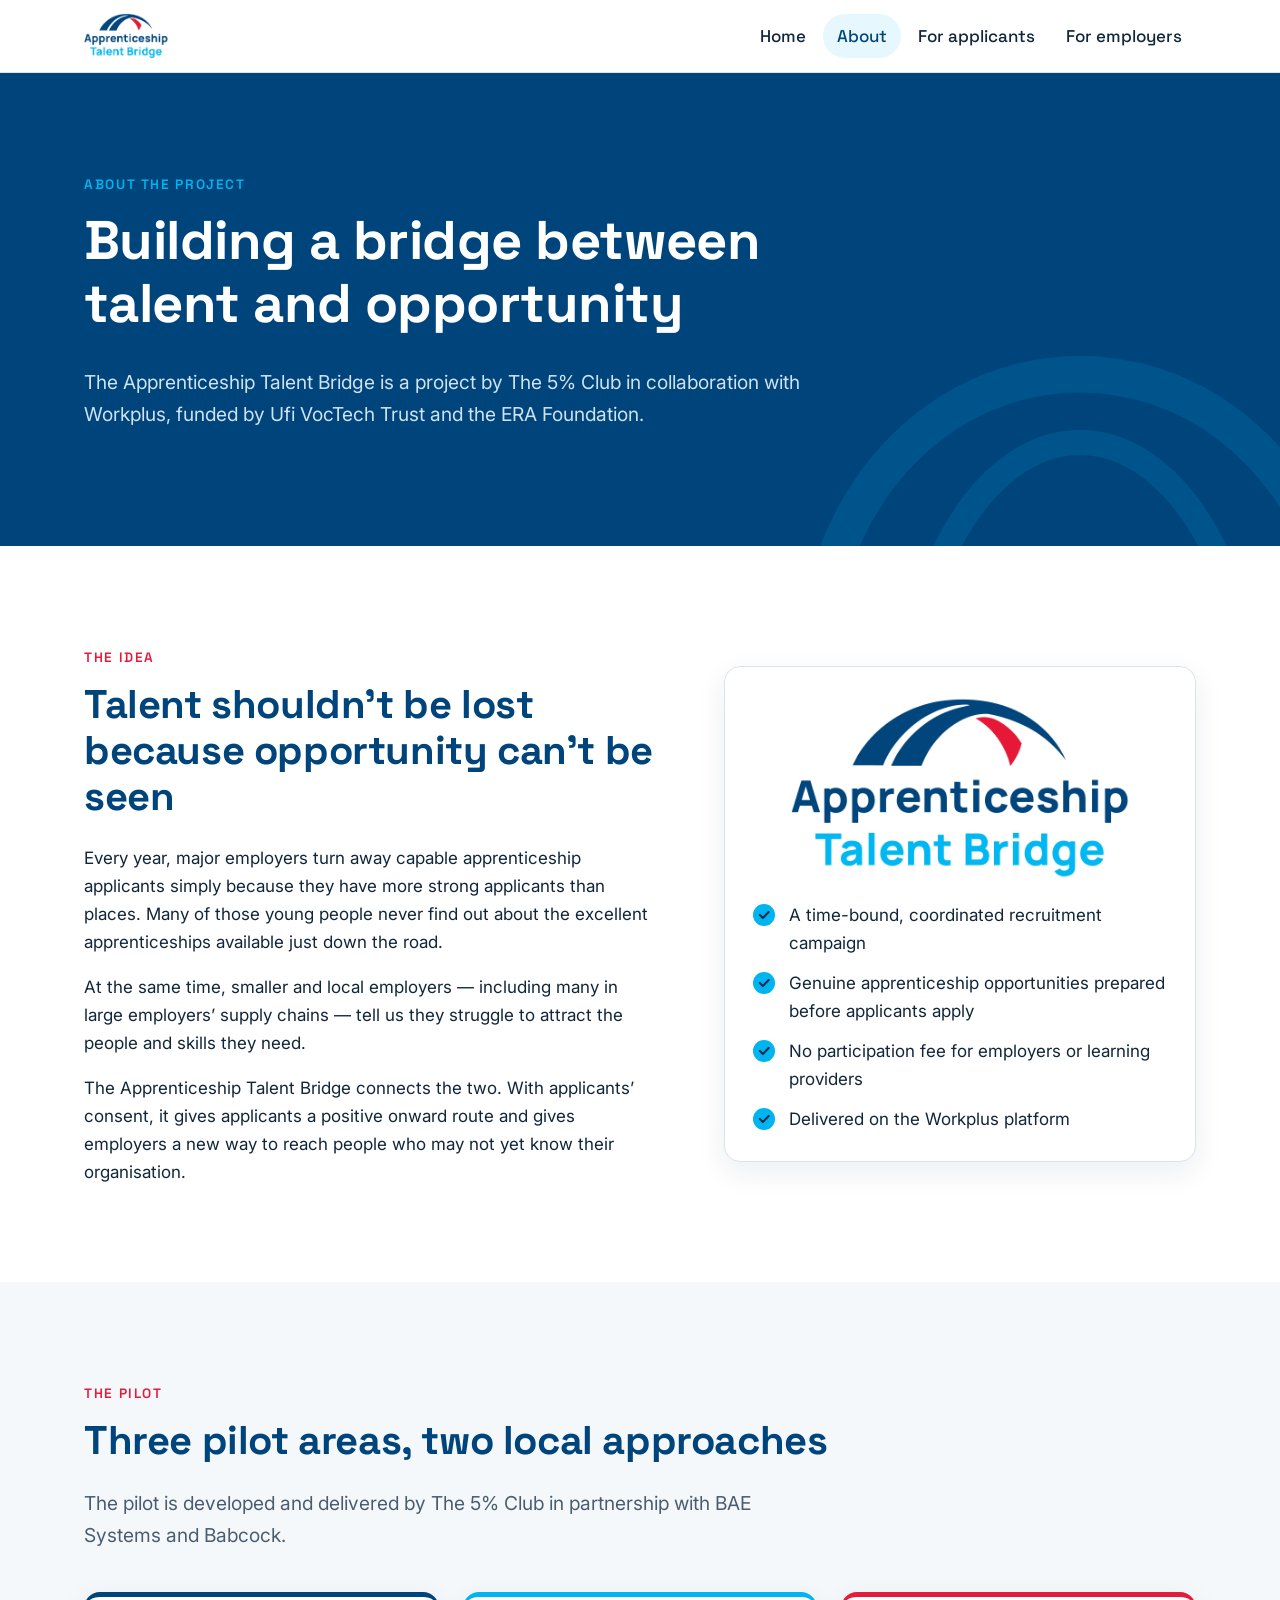
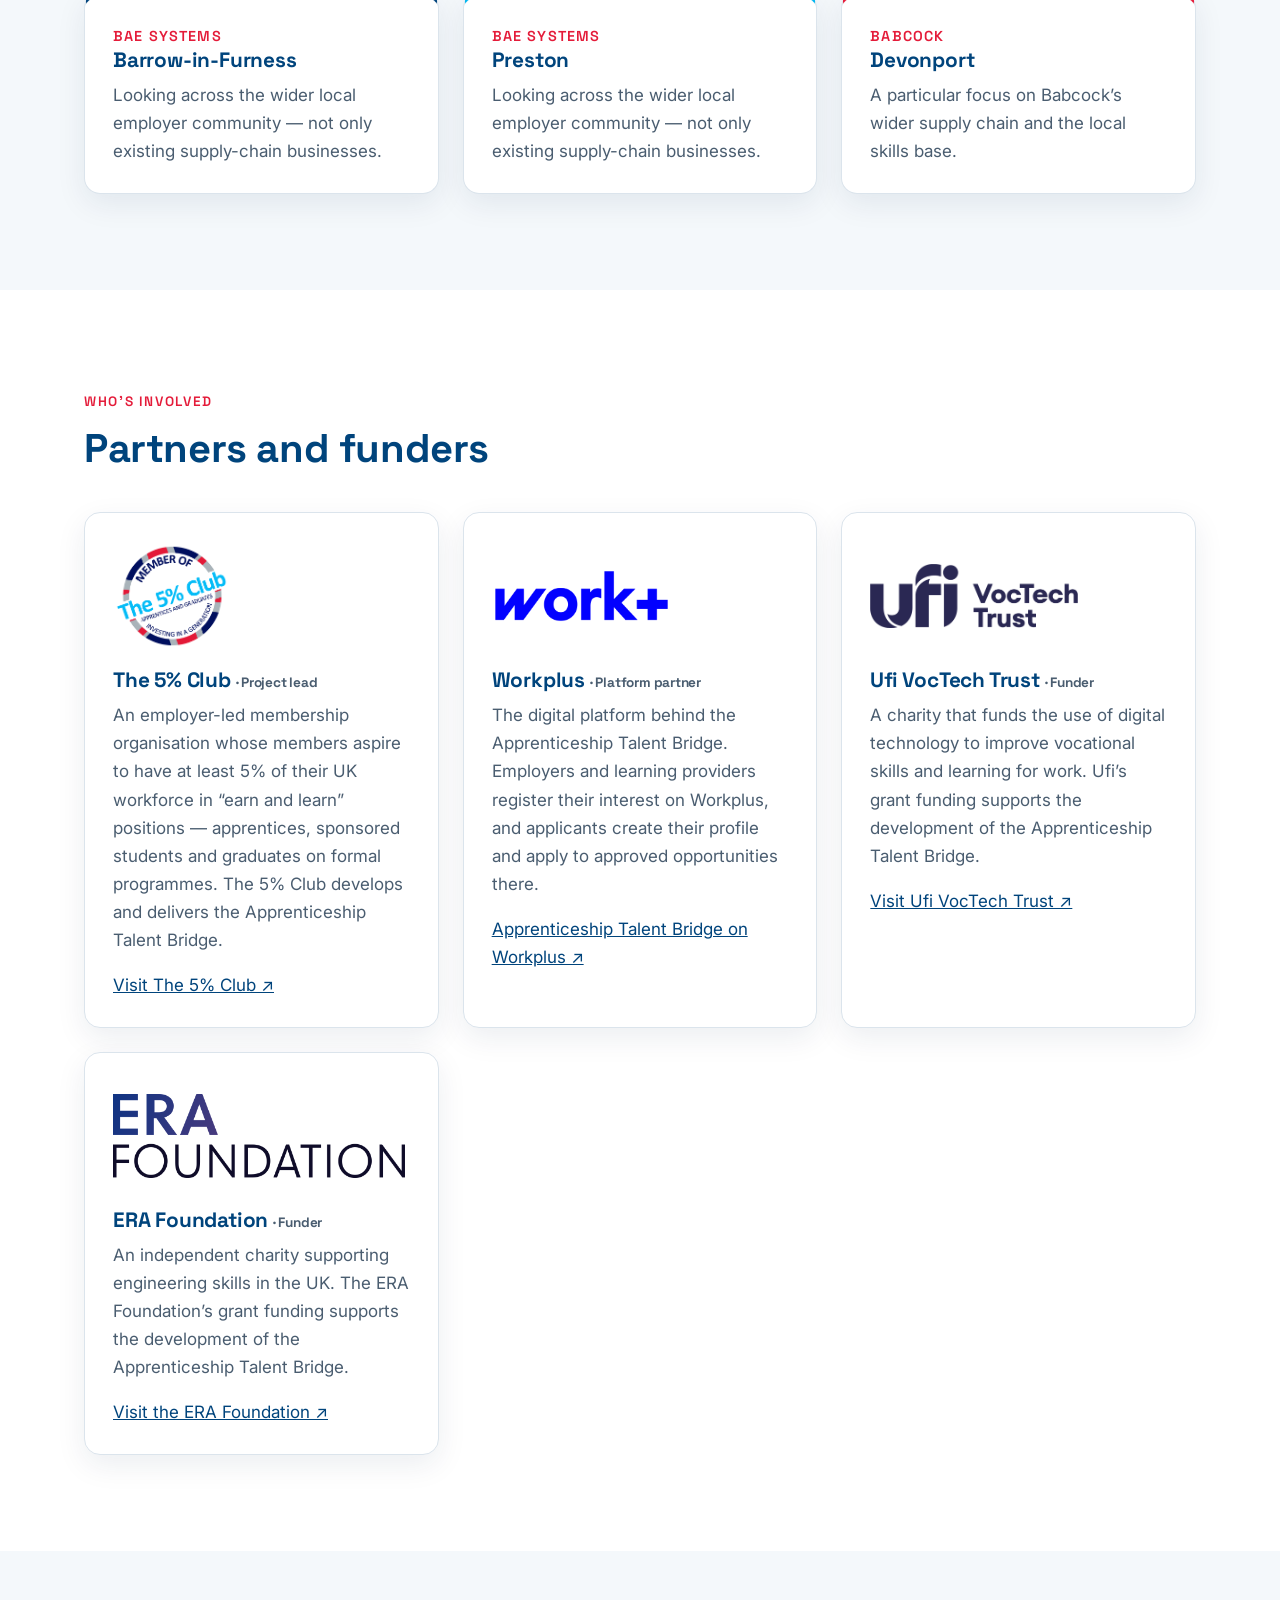
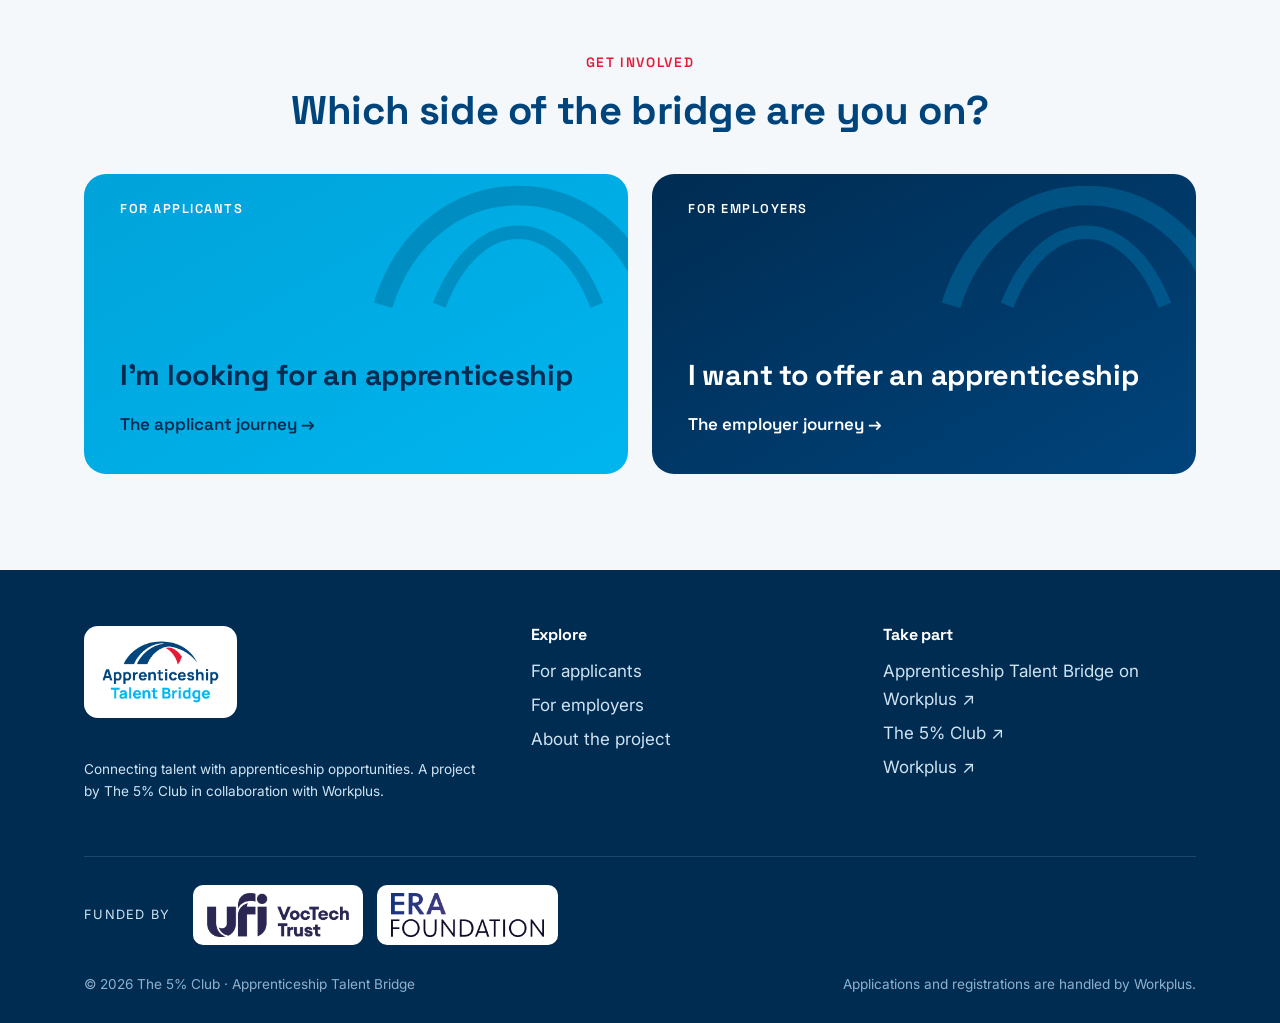
==== commit ca5844bd: "Remove Register here from menu and applicants page; shorten employer button - "Register here" button" ====
--- a/about.html
+++ b/about.html
@@ -27,7 +27,6 @@
         <a href="about.html" aria-current="page">About</a>
         <a href="applicants.html">For applicants</a>
         <a href="employers.html">For employers</a>
-        <a class="btn btn-primary" href="https://campaigns.workplus.app/atb" target="_blank" rel="noopener">Register here <span class="arrow" aria-hidden="true">→</span></a>
       </nav>
     </div>
   </header>
